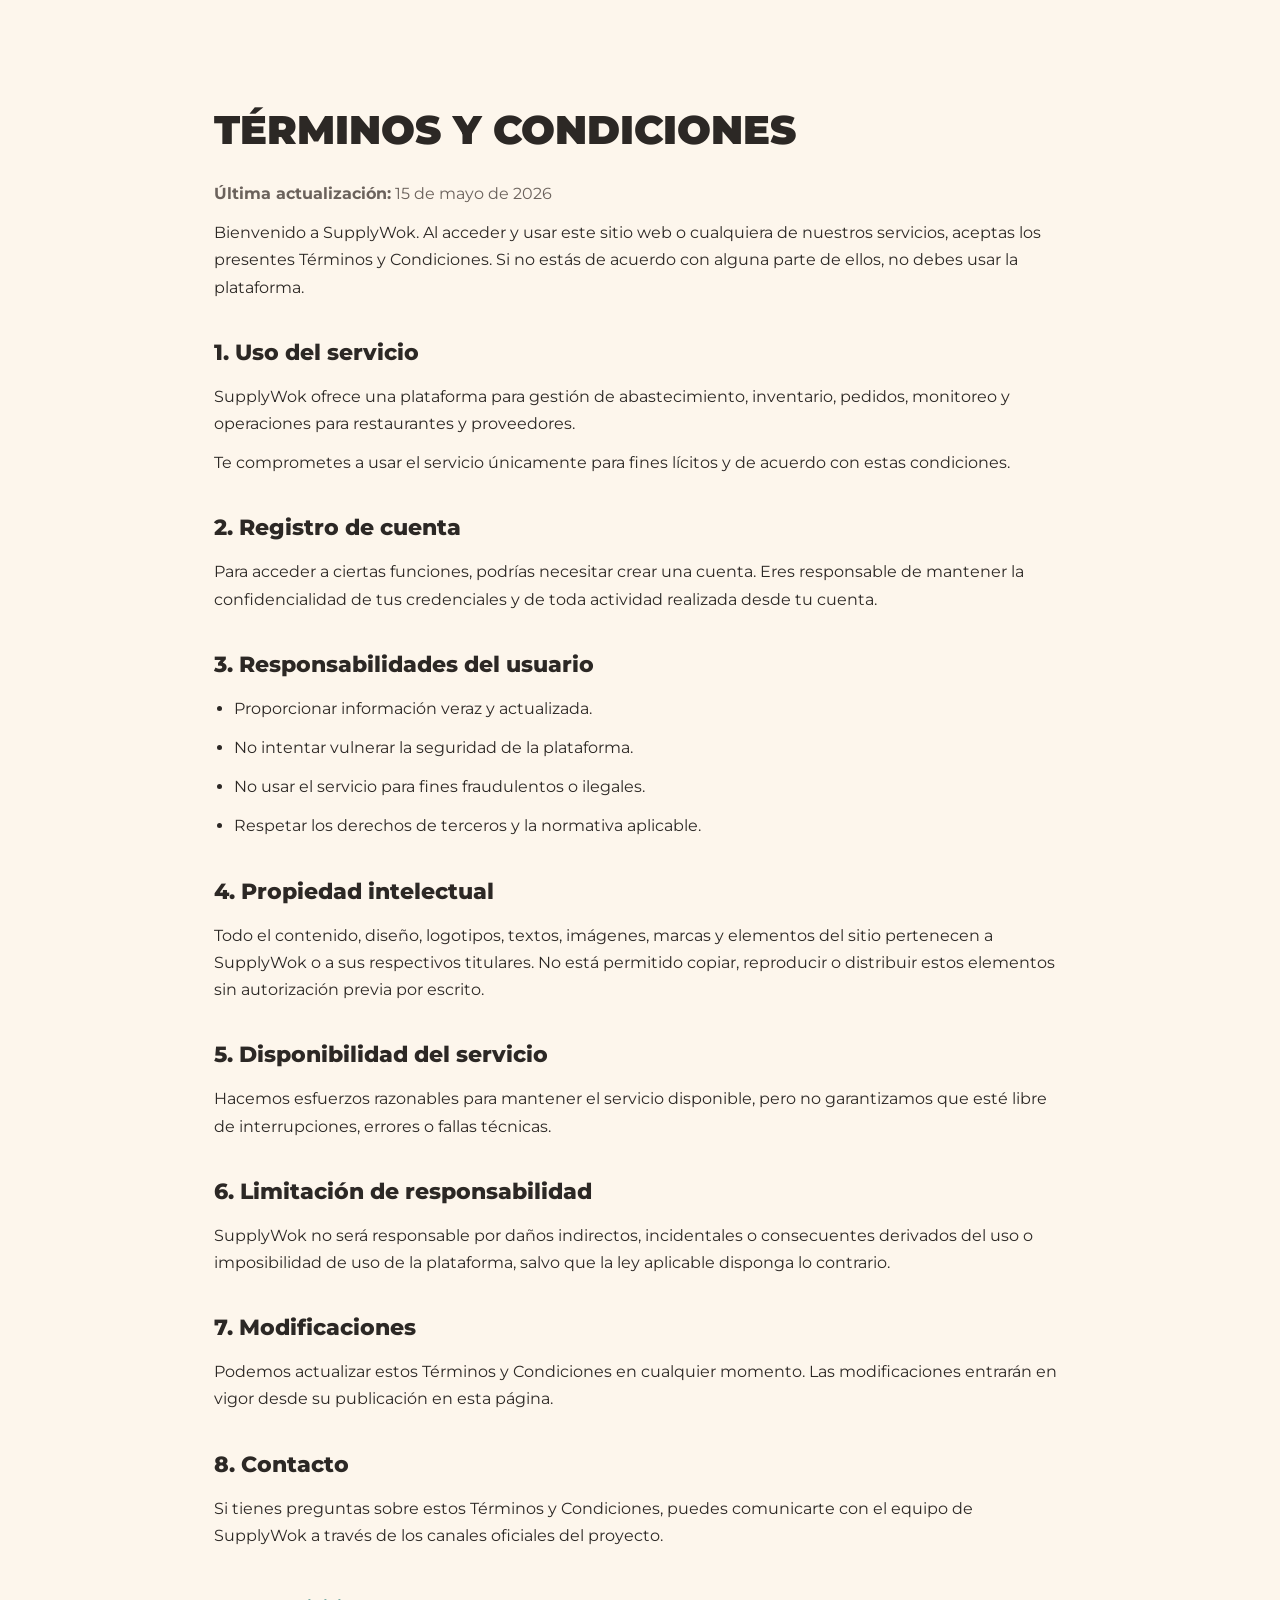
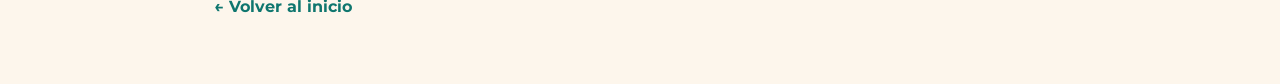
==== terms-and-conditions.html @ f35f9ed3 "feat: add terms and conditions html file" ====
<!DOCTYPE html>
<html lang="es">

<head>
    <meta charset="UTF-8">
    <meta name="viewport" content="width=device-width, initial-scale=1.0">
    <title>Términos y Condiciones | SupplyWok</title>
    <meta name="description" content="Términos y condiciones de uso de SupplyWok.">
    <link rel="stylesheet" href="assets/styles/base.css">
    <link rel="stylesheet" href="assets/styles/footer.css">
    <link rel="stylesheet" href="assets/styles/navbar.css">
    <style>
        .terms {
            max-width: 900px;
            margin: 0 auto;
            padding: 96px 24px 64px;
            color: #2C2825;
            line-height: 1.7;
        }

        .terms__title {
            font-size: 2.5rem;
            font-weight: 900;
            margin-bottom: 16px;
            text-transform: uppercase;
        }

        .terms__updated {
            margin-bottom: 32px;
            color: #6b625c;
        }

        .terms h2 {
            font-size: 1.4rem;
            margin: 32px 0 12px;
            font-weight: 800;
        }

        .terms p,
        .terms li {
            font-size: 1rem;
            margin-bottom: 12px;
        }

        .terms ul {
            padding-left: 20px;
        }

        .terms__back {
            display: inline-block;
            margin-top: 32px;
            text-decoration: none;
            font-weight: 700;
            color: #0f766e;
        }
    </style>
</head>

<body>
    <main class="terms">
        <h1 class="terms__title">Términos y Condiciones</h1>
        <p class="terms__updated"><strong>Última actualización:</strong> 15 de mayo de 2026</p>

        <p>
            Bienvenido a SupplyWok. Al acceder y usar este sitio web o cualquiera de nuestros servicios,
            aceptas los presentes Términos y Condiciones. Si no estás de acuerdo con alguna parte de ellos,
            no debes usar la plataforma.
        </p>

        <h2>1. Uso del servicio</h2>
        <p>
            SupplyWok ofrece una plataforma para gestión de abastecimiento, inventario, pedidos,
            monitoreo y operaciones para restaurantes y proveedores.
        </p>
        <p>
            Te comprometes a usar el servicio únicamente para fines lícitos y de acuerdo con estas condiciones.
        </p>

        <h2>2. Registro de cuenta</h2>
        <p>
            Para acceder a ciertas funciones, podrías necesitar crear una cuenta. Eres responsable de mantener
            la confidencialidad de tus credenciales y de toda actividad realizada desde tu cuenta.
        </p>

        <h2>3. Responsabilidades del usuario</h2>
        <ul>
            <li>Proporcionar información veraz y actualizada.</li>
            <li>No intentar vulnerar la seguridad de la plataforma.</li>
            <li>No usar el servicio para fines fraudulentos o ilegales.</li>
            <li>Respetar los derechos de terceros y la normativa aplicable.</li>
        </ul>

        <h2>4. Propiedad intelectual</h2>
        <p>
            Todo el contenido, diseño, logotipos, textos, imágenes, marcas y elementos del sitio pertenecen a
            SupplyWok o a sus respectivos titulares. No está permitido copiar, reproducir o distribuir
            estos elementos sin autorización previa por escrito.
        </p>

        <h2>5. Disponibilidad del servicio</h2>
        <p>
            Hacemos esfuerzos razonables para mantener el servicio disponible, pero no garantizamos que
            esté libre de interrupciones, errores o fallas técnicas.
        </p>

        <h2>6. Limitación de responsabilidad</h2>
        <p>
            SupplyWok no será responsable por daños indirectos, incidentales o consecuentes derivados del uso
            o imposibilidad de uso de la plataforma, salvo que la ley aplicable disponga lo contrario.
        </p>

        <h2>7. Modificaciones</h2>
        <p>
            Podemos actualizar estos Términos y Condiciones en cualquier momento. Las modificaciones entrarán
            en vigor desde su publicación en esta página.
        </p>

        <h2>8. Contacto</h2>
        <p>
            Si tienes preguntas sobre estos Términos y Condiciones, puedes comunicarte con el equipo de
            SupplyWok a través de los canales oficiales del proyecto.
        </p>

        <a class="terms__back" href="/">← Volver al inicio</a>
    </main>
</body>

</html>
---- assets/styles/base.css ----
/* =============================================
   SUPPLYWOK LANDING PAGE — BASE VARIABLES
   ============================================= */

@import url('https://fonts.googleapis.com/css2?family=Poppins:wght@400;600;700;800;900&family=Montserrat:wght@300;400;500;600;700&display=swap');

:root {
  --color-primary: #C21204;
  --color-primary-dark: #9E0F03;
  --color-secondary: #E9B824;
  --color-accent: #A07832;
  --color-bg: #FDF6EC;
  --color-bg-dark: #1a1a1a;
  --color-white: #FFFFFF;
  --color-black: #000000;
  --color-text: #2a2a2a;
  --color-text-light: #666;
  --color-border: #e0d5c5;
  
  --font-heading: 'Poppins', sans-serif;
  --font-body: 'Montserrat', sans-serif;
  
  --radius-sm: 8px;
  --radius-md: 16px;
  --radius-lg: 24px;
  --radius-xl: 32px;
  
  --shadow-sm: 0 2px 8px rgba(0,0,0,0.06);
  --shadow-md: 0 4px 20px rgba(0,0,0,0.08);
  --shadow-lg: 0 8px 40px rgba(0,0,0,0.12);
  
  --transition: 0.3s cubic-bezier(0.4, 0, 0.2, 1);
  --max-width: 1200px;
}

*, *::before, *::after {
  margin: 0;
  padding: 0;
  box-sizing: border-box;
}

html {
  font-size: 16px;
  scroll-behavior: smooth;
}

body {
  font-family: var(--font-body);
  background: var(--color-bg);
  color: var(--color-text);
  line-height: 1.6;
  -webkit-font-smoothing: antialiased;
  overflow-x: hidden;
}

img {
  max-width: 100%;
  height: auto;
  display: block;
}

a {
  text-decoration: none;
  color: inherit;
}

a:focus-visible {
  outline: 3px solid var(--color-primary);
  outline-offset: 2px;
  border-radius: 2px;
}

/* === BUTTONS === */
.btn {
  display: inline-flex;
  align-items: center;
  justify-content: center;
  padding: 14px 32px;
  border-radius: var(--radius-sm);
  font-family: var(--font-heading);
  font-weight: 600;
  font-size: 0.95rem;
  transition: var(--transition);
  min-height: 48px;
  cursor: pointer;
  border: none;
  outline: none;
}

.btn:active {
  transform: translateY(1px) scale(0.98);
}

.btn:focus-visible {
  outline: 3px solid var(--color-primary);
  outline-offset: 4px;
}

.btn--primary {
  background: var(--color-primary);
  color: var(--color-white);
  box-shadow: 0 4px 16px rgba(194, 18, 4, 0.25);
}

.btn--primary:hover {
  background: var(--color-primary-dark);
  transform: translateY(-2px);
  box-shadow: 0 6px 24px rgba(194, 18, 4, 0.35);
}

.btn--outline {
  background: transparent;
  color: var(--color-text);
  border: 2px solid var(--color-border);
}

.btn--outline:hover {
  border-color: var(--color-text);
  background: rgba(0, 0, 0, 0.03);
}
---- assets/styles/footer.css ----
/* =============================================
   FOOTER SECTION (T20, T21)
   ============================================= */

.footer {
  background-color: #813426; /* Dark red/brown from mockup */
  padding: 16px 24px;
}

.footer__container {
  max-width: var(--max-width);
  margin: 0 auto;
  display: flex;
  align-items: center;
  justify-content: space-between;
  flex-wrap: wrap;
  gap: 24px;
}

.footer__brand {
  display: flex;
  align-items: center;
  gap: 12px;
}

.footer__logo-img {
  height: 48px; /* Match height from mockup approximately */
  width: auto;
  object-fit: contain;
}

.footer__logo-text {
  height: 24px; /* Slightly smaller than icon to match proportions */
  width: auto;
  object-fit: contain;
}

.footer__nav {
  display: flex;
  align-items: center;
  gap: 32px;
}

.footer__nav a {
  color: #F6E6D9; /* Light cream/white */
  text-decoration: none;
  font-family: var(--font-heading);
  font-size: 0.75rem;
  font-weight: 500;
  letter-spacing: 0.05em;
  text-transform: uppercase;
  transition: var(--transition);
}

.footer__nav a:hover {
  opacity: 0.8;
}

.footer__copyright {
  color: #F6E6D9; /* Light cream/white */
  font-family: var(--font-body);
  font-size: 0.7rem;
  letter-spacing: 0.05em;
  text-transform: uppercase;
}

.footer__copyright p {
  margin: 0;
}

@media (max-width: 900px) {
  .footer__container {
    flex-direction: column;
    text-align: center;
    gap: 16px;
  }
  .footer__nav {
    flex-wrap: wrap;
    justify-content: center;
    gap: 16px;
  }
}
---- assets/styles/navbar.css ----
/* =============================================
   NAVBAR & HEADER STYLES (T12 & T13)
   ============================================= */

.header {
  position: sticky;
  top: 0;
  width: 100%;
  background-color: var(--color-white);
  z-index: 1000;
  border-bottom: 1px solid rgba(0,0,0,0.05);
  box-shadow: 0 4px 12px rgba(0,0,0,0.02);
}

.header__container {
  max-width: var(--max-width);
  margin: 0 auto;
  padding: 16px 24px;
  display: flex;
  align-items: center;
  justify-content: space-between;
}

.header__logo {
  display: flex;
  align-items: center;
  gap: 12px;
  text-decoration: none;
  z-index: 1001; /* Keeps logo above mobile nav overlay */
}

.header__logo-img {
  width: 44px;
  height: 44px;
  object-fit: contain;
}

.header__logo-text {
  font-family: var(--font-heading);
  font-size: 1.5rem;
  font-weight: 800;
  color: var(--color-black);
}

.header__logo-highlight {
  color: var(--color-primary);
}

/* --- DESKTOP NAV (T12) --- */
.header__nav {
  display: flex;
  align-items: center;
  gap: 48px;
  flex: 1;
  justify-content: flex-end;
}

.header__nav-left {
  display: flex;
  align-items: center;
}

.header__menu {
  display: flex;
  list-style: none;
  align-items: center;
  gap: 32px;
}

.header__link {
  text-decoration: none;
  font-family: var(--font-heading);
  font-weight: 600;
  color: var(--color-black);
  font-size: 0.8rem;
  letter-spacing: 0.05em;
  position: relative;
  text-transform: uppercase;
  transition: var(--transition);
}

.header__link--active {
  color: var(--color-primary);
}

.header__link--active::after {
  content: '';
  position: absolute;
  bottom: -6px;
  left: 0;
  width: 100%;
  height: 2px;
  background-color: var(--color-primary);
}

.header__link--grey {
  color: #888888;
}

.header__link--grey:hover {
  color: var(--color-black);
}

.header__nav-right {
  display: flex;
  align-items: center;
  gap: 24px;
}

.header__cta-btn {
  background-color: var(--color-black);
  color: var(--color-white);
  border: 1px solid var(--color-black);
  border-radius: 2px;
  padding: 12px 20px;
  font-family: var(--font-heading);
  font-weight: 500;
  font-size: 0.75rem;
  letter-spacing: 0.05em;
  text-transform: uppercase;
  transition: var(--transition);
  display: inline-flex;
  align-items: center;
  justify-content: center;
  cursor: pointer;
  text-decoration: none;
}

.header__cta-btn:hover {
  background-color: #333;
}

.header__lang {
  display: flex;
  list-style: none;
  align-items: center;
  gap: 12px;
}

.header__lang-btn {
  background: none;
  border: none;
  font-family: var(--font-heading);
  font-weight: 600;
  font-size: 0.85rem;
  cursor: pointer;
  color: var(--color-black);
  transition: var(--transition);
  position: relative;
  padding: 0;
}

.header__lang-btn--active {
  color: var(--color-primary);
}

.header__lang-btn--active::after {
  content: '';
  position: absolute;
  bottom: -4px;
  left: 0;
  width: 100%;
  height: 2px;
  background-color: var(--color-primary);
}

/* --- HAMBURGER MENU ICON --- */
.header__toggle {
  display: none;
  background: none;
  border: none;
  cursor: pointer;
  width: 32px;
  height: 24px;
  position: relative;
  z-index: 1001;
}

.hamburger {
  display: block;
  width: 100%;
  height: 2px;
  background-color: var(--color-black);
  position: relative;
  transition: var(--transition);
}

.hamburger::before,
.hamburger::after {
  content: '';
  position: absolute;
  width: 100%;
  height: 2px;
  background-color: var(--color-black);
  left: 0;
  transition: var(--transition);
}

.hamburger::before { top: -8px; }
.hamburger::after { top: 8px; }

/* Hamburger active states */
.header__toggle[aria-expanded="true"] .hamburger {
  background-color: transparent;
}

.header__toggle[aria-expanded="true"] .hamburger::before {
  top: 0;
  transform: rotate(45deg);
}

.header__toggle[aria-expanded="true"] .hamburger::after {
  top: 0;
  transform: rotate(-45deg);
}

/* --- MOBILE NAV (T13) --- */
@media (max-width: 900px) {
  .header__toggle {
    display: block;
  }

  .header__nav {
    position: fixed;
    top: 0;
    left: 0;
    width: 100%;
    height: 100vh;
    background-color: var(--color-bg);
    flex-direction: column;
    justify-content: center;
    gap: 40px;
    opacity: 0;
    visibility: hidden;
    transform: translateY(-20px);
    transition: all 0.4s cubic-bezier(0.4, 0, 0.2, 1);
    z-index: 1000;
  }

  .header__nav--open {
    opacity: 1;
    visibility: visible;
    transform: translateY(0);
  }

  .header__nav-left, .header__nav-right {
    flex-direction: column;
    gap: 32px;
  }

  .header__menu, .header__lang {
    flex-direction: column;
    gap: 32px;
  }

  .header__link {
    font-size: 1.5rem;
  }
  
  .header__lang-btn {
    font-size: 1.2rem;
  }
}
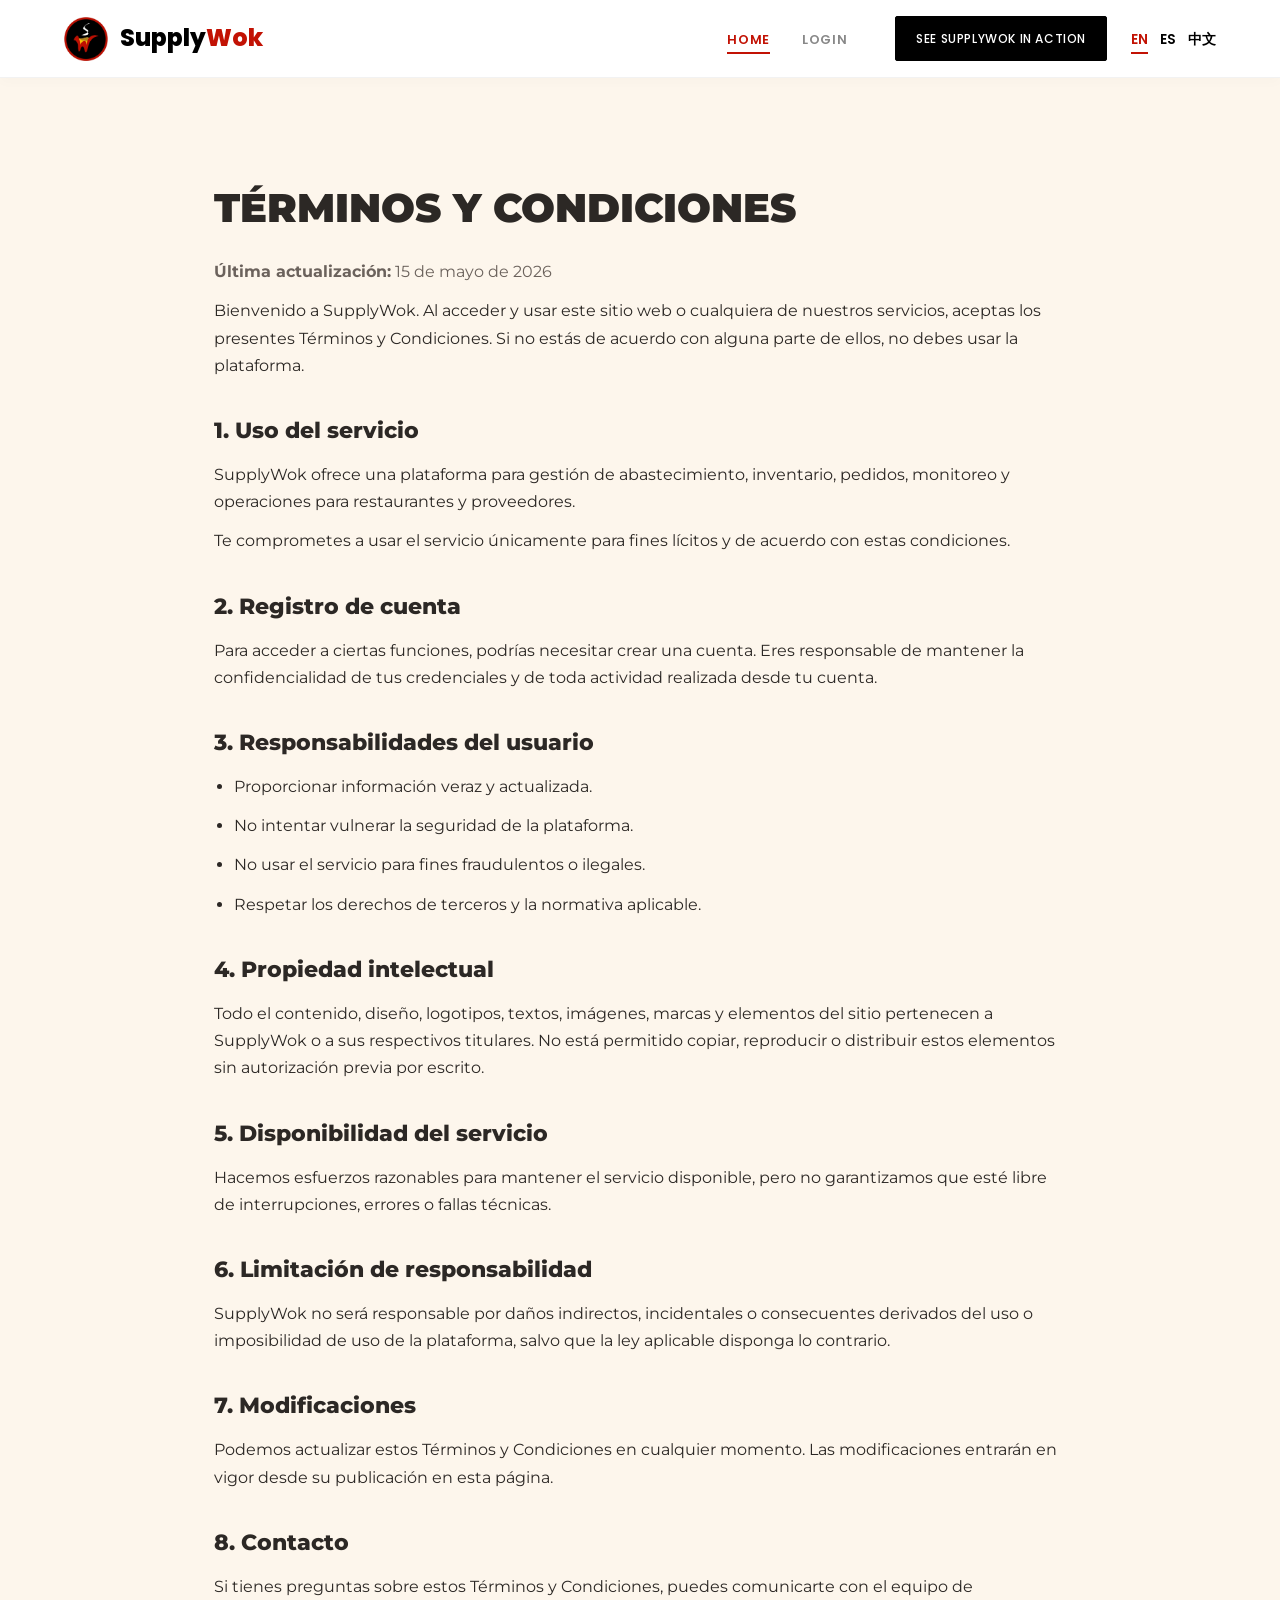
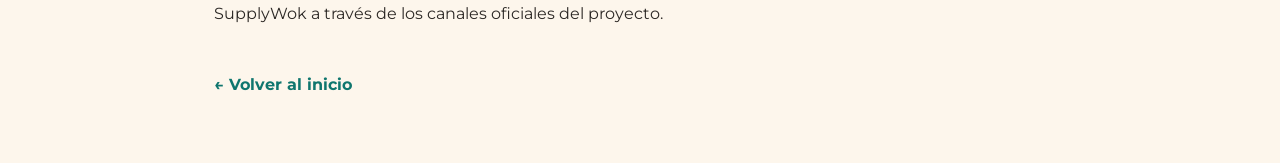
==== commit 39925ea3: "feat(landing-page): add css and html for hero section and features section.." ====
--- a/terms-and-conditions.html
+++ b/terms-and-conditions.html
@@ -6,123 +6,117 @@
     <meta name="viewport" content="width=device-width, initial-scale=1.0">
     <title>Términos y Condiciones | SupplyWok</title>
     <meta name="description" content="Términos y condiciones de uso de SupplyWok.">
-    <link rel="stylesheet" href="assets/styles/base.css">
-    <link rel="stylesheet" href="assets/styles/footer.css">
+    <link rel="stylesheet" href="assets/styles/main.css">
     <link rel="stylesheet" href="assets/styles/navbar.css">
-    <style>
-        .terms {
-            max-width: 900px;
-            margin: 0 auto;
-            padding: 96px 24px 64px;
-            color: #2C2825;
-            line-height: 1.7;
-        }
-
-        .terms__title {
-            font-size: 2.5rem;
-            font-weight: 900;
-            margin-bottom: 16px;
-            text-transform: uppercase;
-        }
-
-        .terms__updated {
-            margin-bottom: 32px;
-            color: #6b625c;
-        }
-
-        .terms h2 {
-            font-size: 1.4rem;
-            margin: 32px 0 12px;
-            font-weight: 800;
-        }
-
-        .terms p,
-        .terms li {
-            font-size: 1rem;
-            margin-bottom: 12px;
-        }
-
-        .terms ul {
-            padding-left: 20px;
-        }
-
-        .terms__back {
-            display: inline-block;
-            margin-top: 32px;
-            text-decoration: none;
-            font-weight: 700;
-            color: #0f766e;
-        }
-    </style>
+    <link rel="stylesheet" href="assets/styles/terms.css">
 </head>
 
 <body>
+    <header class="header">
+        <div class="header-container">
+            <a href="index.html" class="header-logo">
+                <img src="assets/images/supplywok-logo.png" alt="SupplyWok Logo" class="header-logo-img">
+                <span class="header-logo-text">Supply<span class="header-logo-highlight">Wok</span></span>
+            </a>
+
+            <button class="header-toggle" aria-label="Abrir menú" aria-expanded="false">
+                <span class="hamburger"></span>
+            </button>
+
+            <nav class="header-nav" role="navigation">
+                <div class="header-nav-left">
+                    <ul class="header-menu">
+                        <li><a href="index.html#features" class="header-link header-link--active"
+                                data-i18n="nav_features">HOME</a></li>
+                        <li><a href="index.html#login" class="header-link header-link--grey" data-i18n="nav_login">LOGIN</a>
+                        </li>
+                    </ul>
+                </div>
+
+                <div class="header-nav-right">
+                    <div class="header-cta">
+                        <a href="https://supplywok.web.app/" class="header-cta-btn" data-i18n="nav_cta">SEE SUPPLYWOK IN ACTION</a>
+                    </div>
+                    <ul class="header-lang">
+                        <li><button class="header-lang-btn header-lang-btn--active">EN</button></li>
+                        <li><button class="header-lang-btn">ES</button></li>
+                        <li><button class="header-lang-btn">中文</button></li>
+                    </ul>
+                </div>
+            </nav>
+        </div>
+    </header>
+
     <main class="terms">
-        <h1 class="terms__title">Términos y Condiciones</h1>
-        <p class="terms__updated"><strong>Última actualización:</strong> 15 de mayo de 2026</p>
+        <h1 class="terms-title" data-i18n="terms_title">Términos y Condiciones</h1>
+        <p class="terms-updated" data-i18n-html="terms_updated"><strong>Última actualización:</strong> 15 de mayo de 2026</p>
 
-        <p>
+        <p data-i18n="terms_intro">
             Bienvenido a SupplyWok. Al acceder y usar este sitio web o cualquiera de nuestros servicios,
             aceptas los presentes Términos y Condiciones. Si no estás de acuerdo con alguna parte de ellos,
             no debes usar la plataforma.
         </p>
 
-        <h2>1. Uso del servicio</h2>
-        <p>
+        <h2 data-i18n="terms_h1">1. Uso del servicio</h2>
+        <p data-i18n="terms_p1_a">
             SupplyWok ofrece una plataforma para gestión de abastecimiento, inventario, pedidos,
             monitoreo y operaciones para restaurantes y proveedores.
         </p>
-        <p>
+        <p data-i18n="terms_p1_b">
             Te comprometes a usar el servicio únicamente para fines lícitos y de acuerdo con estas condiciones.
         </p>
 
-        <h2>2. Registro de cuenta</h2>
-        <p>
+        <h2 data-i18n="terms_h2">2. Registro de cuenta</h2>
+        <p data-i18n="terms_p2">
             Para acceder a ciertas funciones, podrías necesitar crear una cuenta. Eres responsable de mantener
             la confidencialidad de tus credenciales y de toda actividad realizada desde tu cuenta.
         </p>
 
-        <h2>3. Responsabilidades del usuario</h2>
+        <h2 data-i18n="terms_h3">3. Responsabilidades del usuario</h2>
         <ul>
-            <li>Proporcionar información veraz y actualizada.</li>
-            <li>No intentar vulnerar la seguridad de la plataforma.</li>
-            <li>No usar el servicio para fines fraudulentos o ilegales.</li>
-            <li>Respetar los derechos de terceros y la normativa aplicable.</li>
+            <li data-i18n="terms_li3_1">Proporcionar información veraz y actualizada.</li>
+            <li data-i18n="terms_li3_2">No intentar vulnerar la seguridad de la plataforma.</li>
+            <li data-i18n="terms_li3_3">No usar el servicio para fines fraudulentos o ilegales.</li>
+            <li data-i18n="terms_li3_4">Respetar los derechos de terceros y la normativa aplicable.</li>
         </ul>
 
-        <h2>4. Propiedad intelectual</h2>
-        <p>
+        <h2 data-i18n="terms_h4">4. Propiedad intelectual</h2>
+        <p data-i18n="terms_p4">
             Todo el contenido, diseño, logotipos, textos, imágenes, marcas y elementos del sitio pertenecen a
             SupplyWok o a sus respectivos titulares. No está permitido copiar, reproducir o distribuir
             estos elementos sin autorización previa por escrito.
         </p>
 
-        <h2>5. Disponibilidad del servicio</h2>
-        <p>
+        <h2 data-i18n="terms_h5">5. Disponibilidad del servicio</h2>
+        <p data-i18n="terms_p5">
             Hacemos esfuerzos razonables para mantener el servicio disponible, pero no garantizamos que
             esté libre de interrupciones, errores o fallas técnicas.
         </p>
 
-        <h2>6. Limitación de responsabilidad</h2>
-        <p>
+        <h2 data-i18n="terms_h6">6. Limitación de responsabilidad</h2>
+        <p data-i18n="terms_p6">
             SupplyWok no será responsable por daños indirectos, incidentales o consecuentes derivados del uso
             o imposibilidad de uso de la plataforma, salvo que la ley aplicable disponga lo contrario.
         </p>
 
-        <h2>7. Modificaciones</h2>
-        <p>
+        <h2 data-i18n="terms_h7">7. Modificaciones</h2>
+        <p data-i18n="terms_p7">
             Podemos actualizar estos Términos y Condiciones en cualquier momento. Las modificaciones entrarán
             en vigor desde su publicación en esta página.
         </p>
 
-        <h2>8. Contacto</h2>
-        <p>
+        <h2 data-i18n="terms_h8">8. Contacto</h2>
+        <p data-i18n="terms_p8">
             Si tienes preguntas sobre estos Términos y Condiciones, puedes comunicarte con el equipo de
             SupplyWok a través de los canales oficiales del proyecto.
         </p>
 
-        <a class="terms__back" href="/">← Volver al inicio</a>
+        <a class="terms-back" href="index.html" data-i18n="terms_back">← Volver al inicio</a>
     </main>
+
+    <!-- Scripts -->
+    <script src="assets/scripts/i18n.js"></script>
+    <script src="assets/scripts/navbar.js"></script>
 </body>
 
-</html>+</html>
--- a/assets/styles/main.css
+++ b/assets/styles/main.css
@@ -0,0 +1,1451 @@
+/* =============================================
+   SUPPLYWOK LANDING PAGE — MAIN STYLES
+   ============================================= */
+
+/* --- base.css --- */
+/* =============================================
+   SUPPLYWOK LANDING PAGE — BASE VARIABLES
+   ============================================= */
+
+@import url('https://fonts.googleapis.com/css2?family=Poppins:wght@400;600;700;800;900&family=Montserrat:wght@300;400;500;600;700&display=swap');
+
+:root {
+  --color-primary: #C21204;
+  --color-primary-dark: #9E0F03;
+  --color-secondary: #E9B824;
+  --color-accent: #A07832;
+  --color-bg: #FDF6EC;
+  --color-bg-dark: #1a1a1a;
+  --color-white: #FFFFFF;
+  --color-black: #000000;
+  --color-text: #2a2a2a;
+  --color-text-light: #666;
+  --color-border: #e0d5c5;
+  
+  --font-heading: 'Poppins', sans-serif;
+  --font-body: 'Montserrat', sans-serif;
+  
+  --radius-sm: 8px;
+  --radius-md: 16px;
+  --radius-lg: 24px;
+  --radius-xl: 32px;
+  
+  --shadow-sm: 0 2px 8px rgba(0,0,0,0.06);
+  --shadow-md: 0 4px 20px rgba(0,0,0,0.08);
+  --shadow-lg: 0 8px 40px rgba(0,0,0,0.12);
+  
+  --transition: 0.3s cubic-bezier(0.4, 0, 0.2, 1);
+  --max-width: 1200px;
+}
+
+*, *::before, *::after {
+  margin: 0;
+  padding: 0;
+  box-sizing: border-box;
+}
+
+html {
+  font-size: 16px;
+  scroll-behavior: smooth;
+}
+
+body {
+  font-family: var(--font-body);
+  background: var(--color-bg);
+  color: var(--color-text);
+  line-height: 1.6;
+  -webkit-font-smoothing: antialiased;
+  overflow-x: hidden;
+}
+
+img {
+  max-width: 100%;
+  height: auto;
+  display: block;
+}
+
+a {
+  text-decoration: none;
+  color: inherit;
+}
+
+a:focus-visible {
+  outline: 3px solid var(--color-primary);
+  outline-offset: 2px;
+  border-radius: 2px;
+}
+
+/* === BUTTONS === */
+.btn {
+  display: inline-flex;
+  align-items: center;
+  justify-content: center;
+  padding: 14px 32px;
+  border-radius: var(--radius-sm);
+  font-family: var(--font-heading);
+  font-weight: 600;
+  font-size: 0.95rem;
+  transition: var(--transition);
+  min-height: 48px;
+  cursor: pointer;
+  border: none;
+  outline: none;
+}
+
+.btn:active {
+  transform: translateY(1px) scale(0.98);
+}
+
+.btn:focus-visible {
+  outline: 3px solid var(--color-primary);
+  outline-offset: 4px;
+}
+
+.btn--primary {
+  background: var(--color-primary);
+  color: var(--color-white);
+  box-shadow: 0 4px 16px rgba(194, 18, 4, 0.25);
+}
+
+.btn--primary:hover {
+  background: var(--color-primary-dark);
+  transform: translateY(-2px);
+  box-shadow: 0 6px 24px rgba(194, 18, 4, 0.35);
+}
+
+.btn--outline {
+  background: transparent;
+  color: var(--color-text);
+  border: 2px solid var(--color-border);
+}
+
+.btn--outline:hover {
+  border-color: var(--color-text);
+  background: rgba(0, 0, 0, 0.03);
+}
+
+
+/* --- hero.css --- */
+/* =============================================
+   HERO SECTION STYLES (T02)
+   ============================================= */
+
+.hero {
+  padding: 80px 24px 60px;
+  background-color: var(--color-bg);
+}
+
+.hero-container {
+  max-width: 1000px;
+  margin: 0 auto;
+  display: flex;
+  flex-direction: column;
+  align-items: center;
+  text-align: center;
+  gap: 48px;
+}
+
+.hero-content {
+  display: flex;
+  flex-direction: column;
+  align-items: center;
+}
+
+.hero-title {
+  font-family: var(--font-heading);
+  font-size: clamp(2.5rem, 6vw, 4.5rem);
+  font-weight: 900;
+  line-height: 1.1;
+  letter-spacing: -1px;
+  color: #3a0a0a;
+  margin-bottom: 24px;
+  text-transform: uppercase;
+}
+
+.hero-title-highlight {
+  display: inline;
+}
+
+.hero-description {
+  font-size: 1.05rem;
+  color: #555;
+  line-height: 1.6;
+  margin-bottom: 40px;
+  max-width: 650px;
+}
+
+.hero-ctas {
+  display: flex;
+  justify-content: center;
+  gap: 20px;
+  flex-wrap: wrap;
+}
+
+/* Adjusting button styles for the hero section to match mockup */
+.hero-ctas .btn {
+  text-transform: uppercase;
+  font-size: 0.8rem;
+  letter-spacing: 0.5px;
+  padding: 16px 36px;
+  border-radius: 8px;
+}
+
+.hero-ctas .btn--primary {
+  background-color: #1a0505;
+  color: #fff;
+  box-shadow: none;
+}
+
+.hero-ctas .btn--primary:hover {
+  background-color: #3a0a0a;
+}
+
+.hero-ctas .btn--outline {
+  border: 1px solid #d1c8b8;
+  color: #333;
+}
+
+.hero-ctas .btn--outline:hover {
+  background-color: rgba(0, 0, 0, 0.05);
+}
+
+.hero-visual {
+  position: relative;
+  width: 100%;
+}
+
+.hero-image-container {
+  position: relative;
+  border-radius: 16px;
+  overflow: hidden;
+  box-shadow: var(--shadow-lg);
+  width: 100%;
+}
+
+.hero-image {
+  width: 100%;
+  height: auto;
+  min-height: 400px;
+  object-fit: cover;
+  display: block;
+}
+
+.hero-badge {
+  position: absolute;
+  bottom: 24px;
+  right: 24px;
+  z-index: 2;
+  background: rgba(240, 240, 240, 0.9);
+  backdrop-filter: blur(10px);
+  color: #111;
+  padding: 24px;
+  border-radius: 8px;
+  display: flex;
+  gap: 16px;
+  align-items: flex-start;
+  max-width: 300px;
+  text-align: left;
+  box-shadow: 0 10px 30px rgba(0, 0, 0, 0.15);
+}
+
+.badge-icon {
+  width: 24px;
+  height: 24px;
+  object-fit: contain;
+}
+
+.badge-text-container {
+  display: flex;
+  flex-direction: column;
+  gap: 8px;
+}
+
+.badge-title {
+  font-family: var(--font-heading);
+  font-size: 1.1rem;
+  font-weight: 800;
+  color: #000;
+}
+
+.badge-description {
+  font-size: 0.85rem;
+  color: #555;
+  line-height: 1.5;
+}
+
+/* Trust Logos */
+.hero-trust {
+  max-width: var(--max-width);
+  margin: 48px auto 0;
+  text-align: center;
+}
+
+.hero-trust-text {
+  font-size: 0.85rem;
+  color: var(--color-text-light);
+  margin-bottom: 20px;
+  font-weight: 500;
+}
+
+.hero-logos-carousel {
+  display: flex;
+  justify-content: center;
+  align-items: center;
+  gap: 32px;
+  flex-wrap: wrap;
+}
+
+.hero-logo {
+  max-width: 120px;
+  height: auto;
+  opacity: 0.6;
+  filter: grayscale(100%);
+  transition: var(--transition);
+}
+
+.hero-logo:hover {
+  opacity: 1;
+  filter: grayscale(0%);
+  transform: scale(1.05);
+}
+
+/* === RESPONSIVE (T04) === */
+
+@media (max-width: 1024px) {
+  .hero {
+    padding: 60px 20px 40px;
+  }
+
+  .hero-container {
+    gap: 40px;
+  }
+
+  .hero-title {
+    margin-bottom: 20px;
+  }
+
+  .hero-image {
+    min-height: 350px;
+  }
+
+  .hero-logos-carousel {
+    gap: 24px;
+  }
+
+  .hero-logo {
+    max-width: 100px;
+  }
+}
+
+@media (max-width: 768px) {
+  .hero {
+    padding: 40px 16px 32px;
+  }
+
+  .hero-container {
+    gap: 32px;
+  }
+
+  .hero-description {
+    font-size: 1rem;
+    margin-bottom: 32px;
+  }
+
+  .hero-ctas {
+    flex-direction: column;
+    width: 100%;
+    gap: 12px;
+  }
+
+  .hero-ctas .btn {
+    width: 100%;
+  }
+
+  .hero-badge {
+    bottom: 16px;
+    right: 16px;
+    padding: 16px;
+    max-width: calc(100% - 32px);
+    flex-direction: row;
+    gap: 12px;
+  }
+
+  .badge-icon {
+    width: 20px;
+    height: 20px;
+  }
+
+  .badge-title {
+    font-size: 1rem;
+  }
+
+  .badge-description {
+    font-size: 0.8rem;
+  }
+
+  .hero-logos-carousel {
+    gap: 16px;
+  }
+
+  .hero-logo {
+    max-width: 80px;
+  }
+}
+
+
+/* --- features.css --- */
+/* =============================================
+   FEATURES SECTION STYLES (T06 / Bento Update)
+   ============================================= */
+
+.features {
+  padding: 80px 24px;
+  background-color: var(--color-white); /* Background is #fff as in design */
+}
+
+.features-container {
+  max-width: var(--max-width);
+  margin: 0 auto;
+}
+
+.section-title {
+  font-family: var(--font-heading);
+  font-size: clamp(1.8rem, 4vw, 2.6rem);
+  font-weight: 800;
+  text-align: center;
+  letter-spacing: -0.5px;
+  margin-bottom: 12px;
+  text-transform: uppercase;
+  color: var(--color-black);
+}
+
+.section-subtitle {
+  text-align: center;
+  color: var(--color-text-light);
+  font-size: 1.05rem;
+  margin-bottom: 48px;
+}
+
+.features-grid {
+  display: grid;
+  /* 3 columns:
+     Top row: span 2, span 1
+     Bottom row: span 1, span 2
+  */
+  grid-template-columns: repeat(3, 1fr);
+  gap: 24px;
+}
+
+.features-card {
+  background: var(--color-bg); /* #FDF6EC */
+  border-radius: var(--radius-lg);
+  padding: 40px;
+  transition: var(--transition);
+  border: 1px solid rgba(0,0,0,0.03);
+  display: flex;
+  flex-direction: column;
+}
+
+.features-card:hover {
+  transform: translateY(-4px);
+  box-shadow: var(--shadow-md);
+  border-color: rgba(0,0,0,0.06);
+}
+
+/* Let the 1st card span 2 columns */
+.features-card:nth-child(1) {
+  grid-column: span 2;
+}
+
+/* The 4th card spans 2 columns */
+.features-card:nth-child(4) {
+  grid-column: span 2;
+}
+
+/* Dark Card (Demand Forecasting) */
+.features-card--dark {
+  background-color: #231c1a;
+  color: #fff;
+  border-color: #333;
+}
+
+.features-card-icon {
+  width: 48px;
+  height: 48px;
+  display: block;
+  margin-bottom: 24px;
+  object-fit: contain;
+}
+
+.features-card-title {
+  font-family: var(--font-heading);
+  font-size: 1.5rem;
+  font-weight: 700;
+  margin-bottom: 16px;
+  color: var(--color-black);
+}
+
+.features-card--dark .features-card-title {
+  color: #fff;
+}
+
+.features-card-desc {
+  font-family: var(--font-body);
+  font-size: 0.95rem;
+  line-height: 1.6;
+  color: var(--color-text-light);
+  flex-grow: 1; 
+}
+
+.features-card--dark .features-card-desc {
+  color: #ccc;
+  margin-bottom: 32px;
+}
+
+.features-card-link {
+  font-family: var(--font-heading);
+  font-weight: 700;
+  font-size: 0.85rem;
+  color: var(--color-primary);
+  text-decoration: none;
+  text-transform: uppercase;
+  letter-spacing: 1px;
+  display: inline-flex;
+  align-items: center;
+  gap: 8px;
+  transition: var(--transition);
+}
+
+.features-card-link:hover {
+  color: var(--color-primary-dark);
+  gap: 12px; /* animate arrow */
+}
+
+/* Placeholder for the image in card 1 */
+.features-card-visual {
+  margin-top: 32px;
+  border-radius: var(--radius-md) var(--radius-md) 0 0;
+  overflow: hidden;
+  margin-bottom: -40px; /* bleeds to the bottom padding */
+}
+
+.features-graphic-placeholder--dark {
+  width: 100%;
+  height: 240px;
+  background-color: #1a1a1a;
+  color: #666;
+  display: flex;
+  align-items: center;
+  justify-content: center;
+  font-family: var(--font-heading);
+  font-weight: 600;
+  font-size: 0.9rem;
+  letter-spacing: 1px;
+  text-transform: uppercase;
+}
+
+/* === RESPONSIVE === */
+
+@media (max-width: 1024px) {
+  .features-grid {
+    grid-template-columns: repeat(2, 1fr);
+  }
+  
+  .features-card:nth-child(1),
+  .features-card:nth-child(4) {
+    grid-column: span 1;
+  }
+}
+
+@media (max-width: 768px) {
+  .features {
+    padding: 60px 16px;
+  }
+  
+  .features-grid {
+    grid-template-columns: 1fr;
+    gap: 16px;
+  }
+
+  .features-card {
+    padding: 32px 24px;
+  }
+  
+  .features-card:nth-child(1),
+  .features-card:nth-child(4) {
+    grid-column: span 1;
+  }
+  
+  .features-card-visual {
+    margin-bottom: -32px;
+  }
+}
+
+/* --- uses.css --- */
+/* =============================================
+   USES / PRODUCT GALLERY SECTION (T23)
+   ============================================= */
+
+.uses {
+  padding: 80px 24px;
+  background-color: var(--color-bg);
+}
+
+.uses-container {
+  max-width: var(--max-width);
+  margin: 0 auto;
+}
+
+.uses-tabs {
+  display: flex;
+  justify-content: center;
+  flex-wrap: wrap;
+  gap: 32px;
+  margin: 40px 0;
+}
+
+.uses-tab {
+  background: transparent;
+  border: none;
+  padding: 0 0 8px 0;
+  font-family: var(--font-heading);
+  font-weight: 500;
+  font-size: 1rem;
+  cursor: pointer;
+  transition: var(--transition);
+  color: #888;
+  border-bottom: 3px solid transparent;
+}
+
+.uses-tab:hover {
+  color: var(--color-black);
+}
+
+.uses-tab.active {
+  color: var(--color-black);
+  font-weight: 700;
+  border-bottom-color: var(--color-secondary);
+}
+
+.uses-content {
+  background-color: #EFE4D9; /* Peach/cream background from image */
+  border-radius: var(--radius-xl);
+  padding: 48px;
+}
+
+.uses-pane {
+  display: none;
+  grid-template-columns: 1fr 1fr;
+  gap: 48px;
+  align-items: stretch;
+}
+
+.uses-pane.active {
+  display: grid;
+}
+
+.uses-text {
+  display: flex;
+  flex-direction: column;
+}
+
+.uses-text h3 {
+  font-family: var(--font-heading);
+  font-size: 2.5rem;
+  font-weight: 900;
+  margin-bottom: 24px;
+  color: var(--color-black);
+  line-height: 1.1;
+  text-transform: uppercase;
+}
+
+.uses-text p {
+  font-family: var(--font-body);
+  font-size: 0.95rem;
+  line-height: 1.6;
+  margin-bottom: 24px;
+  color: var(--color-text-light);
+}
+
+/* Custom CTA button */
+.uses-btn {
+  display: inline-flex;
+  align-items: center;
+  background-color: var(--color-primary);
+  color: var(--color-secondary);
+  font-family: var(--font-heading);
+  font-weight: 800;
+  font-size: 1rem;
+  text-transform: uppercase;
+  border-radius: var(--radius-sm);
+  padding: 0;
+  text-decoration: none;
+  width: fit-content;
+  overflow: hidden;
+  margin-bottom: 32px;
+}
+
+.uses-btn span {
+  padding: 12px 24px;
+}
+
+.uses-btn-icon {
+  background-color: var(--color-black);
+  padding: 12px 16px;
+  display: flex;
+  align-items: center;
+  justify-content: center;
+}
+
+.uses-btn-icon svg {
+  fill: none;
+  stroke: var(--color-secondary);
+  width: 24px;
+  height: 24px;
+}
+
+/* Custom list */
+.uses-list {
+  list-style: none;
+  background-color: #F8DA9D; /* Light yellow from image */
+  border-radius: var(--radius-md);
+  overflow: hidden;
+  margin-top: auto;
+}
+
+.uses-list li {
+  display: flex;
+  align-items: center;
+  gap: 12px;
+  padding: 16px 24px;
+  font-family: var(--font-heading);
+  font-weight: 700;
+  font-size: 0.9rem;
+  color: #2a2a2a;
+  border-bottom: 1px solid rgba(0,0,0,0.1);
+}
+
+.uses-list li:last-child {
+  border-bottom: none;
+}
+
+.uses-list-icon {
+  width: 20px;
+  height: 20px;
+  fill: none;
+  stroke: #2a2a2a;
+  stroke-width: 2;
+  stroke-linecap: round;
+  stroke-linejoin: round;
+  flex-shrink: 0;
+}
+
+.uses-visual {
+  background-color: var(--color-black);
+  border-radius: 32px; /* large border radius */
+  min-height: 650px;
+  height: 100%;
+  width: 100%;
+}
+
+@media (max-width: 900px) {
+  .uses-pane {
+    grid-template-columns: 1fr;
+  }
+  .uses-content {
+    padding: 32px 24px;
+  }
+}
+
+
+/* --- impact.css --- */
+/* =============================================
+   IMPACT SECTION (T22)
+   ============================================= */
+
+.impact {
+  padding: 80px 24px;
+  background-color: var(--color-bg);
+}
+
+.impact-container {
+  max-width: 1000px;
+  margin: 0 auto;
+  display: flex;
+  align-items: flex-end;
+  gap: 32px;
+  min-height: 400px;
+}
+
+.impact-title-wrapper {
+  flex: 1;
+  align-self: flex-start;
+  margin-top: 40px;
+}
+
+.impact .section-title {
+  font-family: var(--font-heading);
+  font-size: 2.2rem;
+  font-weight: 900;
+  text-transform: uppercase;
+  color: var(--color-black);
+  text-align: left;
+  line-height: 1.2;
+  margin: 0;
+}
+
+.impact-grid {
+  display: flex;
+  align-items: flex-end;
+  gap: 16px;
+  flex: 3;
+}
+
+.impact-card {
+  flex: 1;
+  padding: 32px 16px;
+  border-radius: 24px 24px 0 0; /* Rounded top corners only to look like bars */
+  display: flex;
+  flex-direction: column;
+  align-items: center;
+  text-align: center;
+  gap: 32px; /* Space between number and text */
+}
+
+/* Base heights simulating a bar chart */
+.impact-card--1 {
+  background-color: #B2827B; /* Dusty rose */
+  min-height: 220px;
+}
+
+.impact-card--2 {
+  background-color: #8D7B75; /* Grayish brown */
+  min-height: 300px;
+}
+
+.impact-card--3 {
+  background-color: #A19992; /* Light grayish brown */
+  min-height: 420px;
+}
+
+.impact-number {
+  font-family: Georgia, 'Times New Roman', serif;
+  font-size: 3rem;
+  color: var(--color-black);
+  line-height: 1;
+}
+
+.impact-desc {
+  font-family: Georgia, 'Times New Roman', serif;
+  font-size: 1rem;
+  color: var(--color-black);
+  line-height: 1.4;
+  margin-top: auto; /* Push text to the bottom if needed, or leave naturally flowing */
+}
+
+@media (max-width: 900px) {
+  .impact-container {
+    flex-direction: column;
+    align-items: stretch;
+    gap: 40px;
+  }
+  .impact-title-wrapper {
+    margin-top: 0;
+    align-self: center;
+    text-align: center;
+  }
+  .impact .section-title {
+    text-align: center;
+  }
+  .impact-grid {
+    align-items: stretch;
+    flex-direction: column;
+    gap: 24px;
+    height: auto;
+  }
+  .impact-card {
+    border-radius: var(--radius-md); /* All corners rounded on mobile */
+    min-height: auto;
+    padding: 32px 24px;
+    gap: 16px;
+  }
+}
+
+
+/* --- team.css --- */
+/* =============================================
+   TEAM & VIDEO SECTION (T24)
+   ============================================= */
+
+.team {
+  padding: 80px 24px;
+  background-color: var(--color-bg);
+  color: var(--color-text);
+  text-align: center;
+}
+
+.team .section-title {
+  color: var(--color-black);
+  margin-bottom: 8px;
+}
+
+.team-badge {
+  display: inline-block;
+  font-size: 0.85rem;
+  font-weight: 700;
+  color: var(--color-primary);
+  letter-spacing: 0.1em;
+  margin-bottom: 8px;
+  text-transform: uppercase;
+}
+
+.team-container {
+  max-width: 1200px;
+  margin: 0 auto;
+}
+
+.team-slider-outer {
+  position: relative;
+  display: flex;
+  align-items: center;
+  justify-content: center;
+  gap: 16px;
+  margin: 48px 0;
+  width: 100%;
+}
+
+.team-slider-btn {
+  background-color: var(--color-black);
+  color: var(--color-bg);
+  border: none;
+  border-radius: 50%;
+  width: 48px;
+  height: 48px;
+  display: flex;
+  align-items: center;
+  justify-content: center;
+  font-size: 1.25rem;
+  font-weight: bold;
+  cursor: pointer;
+  box-shadow: var(--shadow-sm);
+  transition: background-color 0.3s ease, transform 0.2s ease, opacity 0.3s ease;
+  z-index: 10;
+  flex-shrink: 0;
+}
+
+.team-slider-btn:hover {
+  background-color: var(--color-primary);
+  transform: scale(1.08);
+}
+
+.team-slider-btn:active {
+  transform: scale(0.95);
+}
+
+.team-slider-track {
+  display: flex;
+  gap: 24px;
+  overflow-x: auto;
+  scroll-behavior: smooth;
+  padding: 16px 8px;
+  max-width: 900px;
+  width: 100%;
+  scrollbar-width: none; /* Firefox */
+  -ms-overflow-style: none; /* IE/Edge */
+  -webkit-overflow-scrolling: touch;
+}
+
+.team-slider-track::-webkit-scrollbar {
+  display: none; /* Chrome, Safari, Opera */
+}
+
+.team-card {
+  position: relative;
+  display: flex;
+  flex-direction: column;
+  justify-content: space-between;
+  overflow: hidden;
+  height: 380px;
+  width: 280px;
+  flex-shrink: 0;
+  background-color: #F5EFE6;
+  border-radius: var(--radius-md);
+  box-shadow: var(--shadow-sm);
+  transition: transform 0.3s cubic-bezier(0.25, 0.46, 0.45, 0.94), box-shadow 0.3s ease;
+}
+
+.team-card:hover {
+  transform: translateY(-8px);
+  box-shadow: var(--shadow-md);
+}
+
+.team-card-role {
+  position: absolute;
+  top: 16px;
+  right: 16px;
+  font-size: 0.6rem;
+  font-weight: 800;
+  letter-spacing: 0.05em;
+  color: var(--color-primary);
+  background-color: rgba(255, 255, 255, 0.9);
+  padding: 4px 8px;
+  border-radius: var(--radius-sm);
+  z-index: 3;
+  text-transform: uppercase;
+  max-width: 120px;
+  text-align: right;
+  line-height: 1.3;
+}
+
+.team-card-info {
+  position: absolute;
+  bottom: 20px;
+  left: 20px;
+  text-align: left;
+  z-index: 3;
+  pointer-events: none;
+  background: linear-gradient(transparent, rgba(245, 239, 230, 0.95) 40%);
+  padding: 16px 12px 0 0;
+  width: calc(100% - 20px);
+}
+
+.team-card-name {
+  margin: 0;
+  font-size: 1.25rem;
+  font-weight: 800;
+  color: #1a1a1a;
+  line-height: 1.2;
+  text-shadow: 0 1px 3px rgba(245, 239, 230, 0.8);
+}
+
+.team-card-img-wrapper {
+  position: absolute;
+  bottom: 0;
+  left: 0;
+  width: 100%;
+  height: 78%;
+  display: flex;
+  align-items: flex-end;
+  justify-content: center;
+  overflow: hidden;
+}
+
+.team-card-img {
+  width: 100%;
+  height: 100%;
+  object-fit: cover;
+  object-position: top center;
+  transition: transform 0.4s ease;
+}
+
+.team-card:hover .team-card-img {
+  transform: scale(1.04);
+}
+
+.team-video-wrapper {
+  margin: 48px auto 0 auto;
+  max-width: 900px;
+  position: relative;
+  border-radius: var(--radius-md);
+  overflow: hidden;
+  box-shadow: var(--shadow-lg);
+  background-color: #000;
+}
+
+.team-video {
+  width: 100%;
+  height: auto;
+  display: block;
+}
+
+.team-fallback {
+  padding: 24px;
+  background-color: rgba(255, 255, 255, 0.05);
+  margin-top: 24px;
+  border-radius: var(--radius-sm);
+  text-align: left;
+}
+
+.team-fallback p {
+  color: rgba(255, 255, 255, 0.8);
+  font-size: 0.95rem;
+}
+
+@media (max-width: 768px) {
+  .team {
+    padding: 60px 16px;
+  }
+  
+  .team-slider-outer {
+    gap: 8px;
+    margin: 32px 0;
+  }
+  
+  .team-slider-btn {
+    width: 40px;
+    height: 40px;
+    font-size: 1.1rem;
+  }
+  
+  .team-slider-track {
+    gap: 16px;
+    padding: 12px 4px;
+  }
+  
+  .team-card {
+    height: 340px;
+    width: 250px;
+  }
+  
+  .team-card-name {
+    font-size: 1.2rem;
+  }
+}
+
+/* --- pricing.css --- */
+
+.pricing {
+  padding: 80px 24px;
+  background-color: var(--color-bg);
+}
+
+.pricing-container {
+  max-width: var(--max-width);
+  margin: 0 auto;
+}
+
+.pricing-cards {
+  display: grid;
+  grid-template-columns: repeat(2, 1fr);
+  gap: 32px;
+  max-width: 900px;
+  margin: 0 auto;
+}
+
+.pricing-card {
+  background: var(--color-white);
+  border-radius: var(--radius-lg);
+  padding: 48px 40px;
+  border: 1px solid var(--color-border);
+  transition: var(--transition);
+  display: flex;
+  flex-direction: column;
+}
+
+.pricing-card:hover {
+  transform: translateY(-4px);
+  box-shadow: var(--shadow-lg);
+}
+
+.pricing-card--dark {
+  background: var(--color-bg-dark);
+  color: var(--color-white);
+  border-color: #333;
+}
+
+.pricing-badge {
+  font-family: var(--font-heading);
+  font-size: 0.85rem;
+  font-weight: 700;
+  text-transform: uppercase;
+  letter-spacing: 1px;
+  color: var(--color-primary);
+  display: block;
+  margin-bottom: 24px;
+}
+
+.pricing-badge--gold {
+  color: var(--color-secondary);
+}
+
+.pricing-price {
+  margin-bottom: 24px;
+  display: flex;
+  align-items: baseline;
+  gap: 4px;
+}
+
+.pricing-currency {
+  font-family: var(--font-heading);
+  font-size: 1.25rem;
+  font-weight: 600;
+}
+
+.pricing-amount {
+  font-family: var(--font-heading);
+  font-size: 3.5rem;
+  font-weight: 900;
+  line-height: 1;
+}
+
+.pricing-amount--custom {
+  font-size: 2.2rem;
+}
+
+.pricing-period {
+  font-size: 0.95rem;
+  color: var(--color-text-light);
+}
+
+.pricing-card--dark .pricing-period {
+  color: #999;
+}
+
+.pricing-desc {
+  font-size: 0.95rem;
+  line-height: 1.6;
+  margin-bottom: 32px;
+  color: var(--color-text-light);
+}
+
+.pricing-card--dark .pricing-desc {
+  color: #ccc;
+}
+
+.pricing-features {
+  margin-bottom: 40px;
+  display: flex;
+  flex-direction: column;
+  gap: 16px;
+  flex-grow: 1;
+  /* Pushes the button to the bottom so buttons align */
+}
+
+.pricing-features li {
+  font-size: 0.95rem;
+  display: flex;
+  align-items: flex-start;
+  gap: 8px;
+}
+
+/* === SPECIFIC PRICING BUTTON STYLES === */
+.btn--gold {
+  background: var(--color-secondary);
+  color: var(--color-black);
+  box-shadow: 0 4px 16px rgba(233, 184, 36, 0.25);
+}
+
+.btn--gold:hover {
+  background: #d4a61e;
+  transform: translateY(-2px);
+}
+
+.btn--full {
+  width: 100%;
+}
+
+
+/* === RESPONSIVE (T08) === */
+@media (max-width: 768px) {
+  .pricing {
+    padding: 60px 16px;
+  }
+
+  .pricing-cards {
+    grid-template-columns: 1fr;
+    gap: 24px;
+  }
+
+  .pricing-card {
+    padding: 32px 24px;
+  }
+}
+
+/* --- footer.css --- */
+/* =============================================
+   FOOTER SECTION (T20, T21)
+   ============================================= */
+
+.footer {
+  background-color: #813426; /* Dark red/brown from mockup */
+  padding: 16px 24px;
+}
+
+.footer-container {
+  max-width: var(--max-width);
+  margin: 0 auto;
+  display: flex;
+  align-items: center;
+  justify-content: space-between;
+  flex-wrap: wrap;
+  gap: 24px;
+}
+
+.footer-brand {
+  display: flex;
+  align-items: center;
+  gap: 12px;
+}
+
+.footer-logo-img {
+  height: 48px; /* Match height from mockup approximately */
+  width: auto;
+  object-fit: contain;
+}
+
+.footer-logo-text {
+  height: 24px; /* Slightly smaller than icon to match proportions */
+  width: auto;
+  object-fit: contain;
+}
+
+.footer-nav {
+  display: flex;
+  align-items: center;
+  gap: 32px;
+}
+
+.footer-nav a {
+  color: #F6E6D9; /* Light cream/white */
+  text-decoration: none;
+  font-family: var(--font-heading);
+  font-size: 0.75rem;
+  font-weight: 500;
+  letter-spacing: 0.05em;
+  text-transform: uppercase;
+  transition: var(--transition);
+}
+
+.footer-nav a:hover {
+  opacity: 0.8;
+}
+
+.footer-copyright {
+  color: #F6E6D9; /* Light cream/white */
+  font-family: var(--font-body);
+  font-size: 0.7rem;
+  letter-spacing: 0.05em;
+  text-transform: uppercase;
+}
+
+.footer-copyright p {
+  margin: 0;
+}
+
+@media (max-width: 900px) {
+  .footer-container {
+    flex-direction: column;
+    text-align: center;
+    gap: 16px;
+  }
+  .footer-nav {
+    flex-wrap: wrap;
+    justify-content: center;
+    gap: 16px;
+  }
+}
+
+/* --- faq.css --- */
+/* =============================================
+   FAQ SECTION STYLES (T10)
+   ============================================= */
+
+.faq {
+  padding: 80px 24px;
+  background-color: var(--color-white);
+}
+
+.faq-container {
+  max-width: 640px;
+  margin: 0 auto;
+}
+
+.faq-badge {
+  display: block;
+  background: var(--color-primary);
+  color: var(--color-white);
+  padding: 6px 16px;
+  border-radius: var(--radius-sm);
+  font-family: var(--font-heading);
+  font-size: 0.85rem;
+  font-weight: 600;
+  text-align: center;
+  width: fit-content;
+  margin: 0 auto 20px;
+}
+
+.faq-list {
+  display: flex;
+  flex-direction: column;
+  gap: 12px;
+  margin-top: 32px;
+}
+
+.faq-item {
+  background: var(--color-white);
+  border-radius: var(--radius-md);
+  border: 1px solid var(--color-border);
+  overflow: hidden;
+  transition: var(--transition);
+}
+
+.faq-item:hover {
+  border-color: #ccc;
+}
+
+.faq-question {
+  width: 100%;
+  display: flex;
+  align-items: center;
+  justify-content: space-between;
+  padding: 20px 24px;
+  font-family: var(--font-body);
+  font-size: 0.95rem;
+  font-weight: 600;
+  color: var(--color-text);
+  text-align: left;
+  min-height: 48px;
+  background: none;
+  cursor: pointer;
+  border: none;
+}
+
+.faq-question:focus-visible {
+  outline: 2px solid var(--color-primary);
+  outline-offset: -2px;
+}
+
+.faq-icon {
+  width: 28px;
+  height: 28px;
+  border-radius: 50%;
+  border: 2px solid var(--color-border);
+  display: flex;
+  align-items: center;
+  justify-content: center;
+  font-size: 1.1rem;
+  flex-shrink: 0;
+  transition: var(--transition);
+}
+
+.faq-answer {
+  max-height: 0;
+  overflow: hidden;
+  transition: max-height 0.4s ease, padding 0.3s ease;
+}
+
+.faq-item--active .faq-answer {
+  max-height: 400px;
+  padding: 0 24px 20px;
+}
+
+.faq-item--active .faq-icon {
+  background: var(--color-primary);
+  color: var(--color-white);
+  border-color: var(--color-primary);
+}
+
+.faq-answer p {
+  font-size: 0.95rem;
+  line-height: 1.7;
+  color: var(--color-text-light);
+}
+
+/* === RESPONSIVE === */
+@media (max-width: 768px) {
+  .faq {
+    padding: 60px 16px;
+  }
+}
+
+
--- a/assets/styles/navbar.css
+++ b/assets/styles/navbar.css
@@ -12,7 +12,7 @@
   box-shadow: 0 4px 12px rgba(0,0,0,0.02);
 }
 
-.header__container {
+.header-container {
   max-width: var(--max-width);
   margin: 0 auto;
   padding: 16px 24px;
@@ -21,7 +21,7 @@
   justify-content: space-between;
 }
 
-.header__logo {
+.header-logo {
   display: flex;
   align-items: center;
   gap: 12px;
@@ -29,25 +29,25 @@
   z-index: 1001; /* Keeps logo above mobile nav overlay */
 }
 
-.header__logo-img {
+.header-logo-img {
   width: 44px;
   height: 44px;
   object-fit: contain;
 }
 
-.header__logo-text {
+.header-logo-text {
   font-family: var(--font-heading);
   font-size: 1.5rem;
   font-weight: 800;
   color: var(--color-black);
 }
 
-.header__logo-highlight {
+.header-logo-highlight {
   color: var(--color-primary);
 }
 
 /* --- DESKTOP NAV (T12) --- */
-.header__nav {
+.header-nav {
   display: flex;
   align-items: center;
   gap: 48px;
@@ -55,19 +55,19 @@
   justify-content: flex-end;
 }
 
-.header__nav-left {
-  display: flex;
-  align-items: center;
-}
-
-.header__menu {
+.header-nav-left {
+  display: flex;
+  align-items: center;
+}
+
+.header-menu {
   display: flex;
   list-style: none;
   align-items: center;
   gap: 32px;
 }
 
-.header__link {
+.header-link {
   text-decoration: none;
   font-family: var(--font-heading);
   font-weight: 600;
@@ -79,11 +79,11 @@
   transition: var(--transition);
 }
 
-.header__link--active {
+.header-link--active {
   color: var(--color-primary);
 }
 
-.header__link--active::after {
+.header-link--active::after {
   content: '';
   position: absolute;
   bottom: -6px;
@@ -93,21 +93,21 @@
   background-color: var(--color-primary);
 }
 
-.header__link--grey {
+.header-link--grey {
   color: #888888;
 }
 
-.header__link--grey:hover {
-  color: var(--color-black);
-}
-
-.header__nav-right {
+.header-link--grey:hover {
+  color: var(--color-black);
+}
+
+.header-nav-right {
   display: flex;
   align-items: center;
   gap: 24px;
 }
 
-.header__cta-btn {
+.header-cta-btn {
   background-color: var(--color-black);
   color: var(--color-white);
   border: 1px solid var(--color-black);
@@ -126,18 +126,18 @@
   text-decoration: none;
 }
 
-.header__cta-btn:hover {
+.header-cta-btn:hover {
   background-color: #333;
 }
 
-.header__lang {
+.header-lang {
   display: flex;
   list-style: none;
   align-items: center;
   gap: 12px;
 }
 
-.header__lang-btn {
+.header-lang-btn {
   background: none;
   border: none;
   font-family: var(--font-heading);
@@ -150,11 +150,11 @@
   padding: 0;
 }
 
-.header__lang-btn--active {
+.header-lang-btn--active {
   color: var(--color-primary);
 }
 
-.header__lang-btn--active::after {
+.header-lang-btn--active::after {
   content: '';
   position: absolute;
   bottom: -4px;
@@ -165,7 +165,7 @@
 }
 
 /* --- HAMBURGER MENU ICON --- */
-.header__toggle {
+.header-toggle {
   display: none;
   background: none;
   border: none;
@@ -200,27 +200,27 @@
 .hamburger::after { top: 8px; }
 
 /* Hamburger active states */
-.header__toggle[aria-expanded="true"] .hamburger {
+.header-toggle[aria-expanded="true"] .hamburger {
   background-color: transparent;
 }
 
-.header__toggle[aria-expanded="true"] .hamburger::before {
+.header-toggle[aria-expanded="true"] .hamburger::before {
   top: 0;
   transform: rotate(45deg);
 }
 
-.header__toggle[aria-expanded="true"] .hamburger::after {
+.header-toggle[aria-expanded="true"] .hamburger::after {
   top: 0;
   transform: rotate(-45deg);
 }
 
 /* --- MOBILE NAV (T13) --- */
 @media (max-width: 900px) {
-  .header__toggle {
+  .header-toggle {
     display: block;
   }
 
-  .header__nav {
+  .header-nav {
     position: fixed;
     top: 0;
     left: 0;
@@ -237,27 +237,27 @@
     z-index: 1000;
   }
 
-  .header__nav--open {
+  .header-nav--open {
     opacity: 1;
     visibility: visible;
     transform: translateY(0);
   }
 
-  .header__nav-left, .header__nav-right {
+  .header-nav-left, .header-nav-right {
     flex-direction: column;
     gap: 32px;
   }
 
-  .header__menu, .header__lang {
+  .header-menu, .header-lang {
     flex-direction: column;
     gap: 32px;
   }
 
-  .header__link {
+  .header-link {
     font-size: 1.5rem;
   }
   
-  .header__lang-btn {
+  .header-lang-btn {
     font-size: 1.2rem;
   }
 }
--- a/assets/styles/terms.css
+++ b/assets/styles/terms.css
@@ -0,0 +1,47 @@
+/* =============================================
+   SUPPLYWOK LANDING PAGE — TERMS & CONDITIONS STYLES
+   ============================================= */
+
+.terms {
+    max-width: 900px;
+    margin: 0 auto;
+    padding: 96px 24px 64px;
+    color: #2C2825;
+    line-height: 1.7;
+}
+
+.terms-title {
+    font-size: 2.5rem;
+    font-weight: 900;
+    margin-bottom: 16px;
+    text-transform: uppercase;
+}
+
+.terms-updated {
+    margin-bottom: 32px;
+    color: #6b625c;
+}
+
+.terms h2 {
+    font-size: 1.4rem;
+    margin: 32px 0 12px;
+    font-weight: 800;
+}
+
+.terms p,
+.terms li {
+    font-size: 1rem;
+    margin-bottom: 12px;
+}
+
+.terms ul {
+    padding-left: 20px;
+}
+
+.terms-back {
+    display: inline-block;
+    margin-top: 32px;
+    text-decoration: none;
+    font-weight: 700;
+    color: #0f766e;
+}
